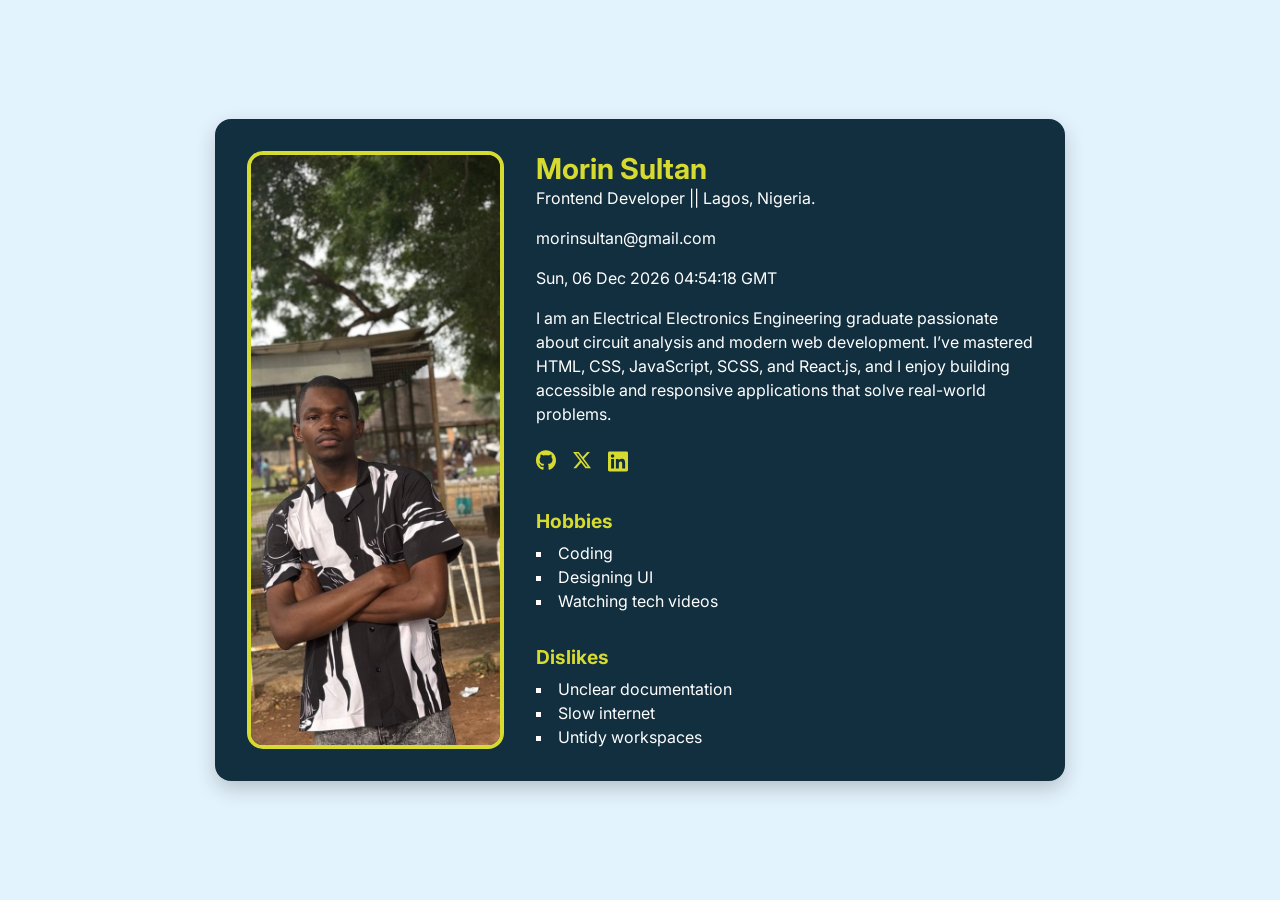
==== index.html @ cf24936f "update" ====
<!DOCTYPE html>
<html lang="en">

<head>
    <meta charset="UTF-8" />
    <meta name="viewport" content="width=device-width, initial-scale=1.0" />
    <link rel="stylesheet" href="./styles.css" />
    <title>Profile Card || HNG13</title>
</head>

<body>
    <main>
        <article class="card" data-testid="test-profile-card">
            <figure class="img">
                <img src="./images/profileimg.jpg" alt="Profile photo of Morin Sultan" data-testid="test-user-avatar" />
            </figure>

            <div class="info">
                <header>
                    <h1 data-testid="test-user-name">Morin Sultan</h1>
                    <p class="role">
                        <span data-testid="jobTitle">Frontend Developer</span>
                        <span class="green" data-testid="currentLocation">
                            || Lagos, Nigeria.
                        </span>
                    </p>
                </header>

                <p class="green" data-testid="emailAddress">morinsultan@gmail.com</p>
                <p class="time" data-testid="test-user-time"></p>

                <p class="summary" data-testid="test-user-bio">
                    I am an Electrical Electronics Engineering graduate passionate about
                    circuit analysis and modern web development. I’ve mastered
                    HTML, CSS, JavaScript, SCSS, and React.js, and I enjoy building
                    accessible and responsive applications that solve real-world
                    problems.
                </p>

                <nav class="socials" data-testid="test-user-social-links">
                    <a href="https://github.com/soulofmo" target="_blank" rel="noopener noreferrer"
                        data-testid="test-user-social-github">
                        <svg xmlns="http://www.w3.org/2000/svg" viewBox="0 0 496 512">
                            <path
                                d="M165.9 397.4c0 2-2.3 3.6-5.2 3.6-3.3 .3-5.6-1.3-5.6-3.6 0-2 2.3-3.6 5.2-3.6 3-.3 5.6 1.3 5.6 3.6zm-31.1-4.5c-.7 2 1.3 4.3 4.3 4.9 2.6 1 5.6 0 6.2-2s-1.3-4.3-4.3-5.2c-2.6-.7-5.5 .3-6.2 2.3zm44.2-1.7c-2.9 .7-4.9 2.6-4.6 4.9 .3 2 2.9 3.3 5.9 2.6 2.9-.7 4.9-2.6 4.6-4.6-.3-1.9-3-3.2-5.9-2.9zM244.8 8C106.1 8 0 113.3 0 252c0 110.9 69.8 205.8 169.5 239.2 12.8 2.3 17.3-5.6 17.3-12.1 0-6.2-.3-40.4-.3-61.4 0 0-70 15-84.7-29.8 0 0-11.4-29.1-27.8-36.6 0 0-22.9-15.7 1.6-15.4 0 0 24.9 2 38.6 25.8 21.9 38.6 58.6 27.5 72.9 20.9 2.3-16 8.8-27.1 16-33.7-55.9-6.2-112.3-14.3-112.3-110.5 0-27.5 7.6-41.3 23.6-58.9-2.6-6.5-11.1-33.3 2.6-67.9 20.9-6.5 69 27 69 27 20-5.6 41.5-8.5 62.8-8.5s42.8 2.9 62.8 8.5c0 0 48.1-33.6 69-27 13.7 34.7 5.2 61.4 2.6 67.9 16 17.7 25.8 31.5 25.8 58.9 0 96.5-58.9 104.2-114.8 110.5 9.2 7.9 17 22.9 17 46.4 0 33.7-.3 75.4-.3 83.6 0 6.5 4.6 14.4 17.3 12.1C428.2 457.8 496 362.9 496 252 496 113.3 383.5 8 244.8 8zM97.2 352.9c-1.3 1-1 3.3 .7 5.2 1.6 1.6 3.9 2.3 5.2 1 1.3-1 1-3.3-.7-5.2-1.6-1.6-3.9-2.3-5.2-1zm-10.8-8.1c-.7 1.3 .3 2.9 2.3 3.9 1.6 1 3.6 .7 4.3-.7 .7-1.3-.3-2.9-2.3-3.9-2-.6-3.6-.3-4.3 .7zm32.4 35.6c-1.6 1.3-1 4.3 1.3 6.2 2.3 2.3 5.2 2.6 6.5 1 1.3-1.3 .7-4.3-1.3-6.2-2.2-2.3-5.2-2.6-6.5-1zm-11.4-14.7c-1.6 1-1.6 3.6 0 5.9 1.6 2.3 4.3 3.3 5.6 2.3 1.6-1.3 1.6-3.9 0-6.2-1.4-2.3-4-3.3-5.6-2z" />
                        </svg>
                    </a>

                    <a href="https://x.com/morin_sultan" target="_blank" rel="noopener noreferrer"
                        data-testid="test-user-social-twitter">
                        <svg xmlns="http://www.w3.org/2000/svg"
                            viewBox="0 0 512 512"><!--!Font Awesome Free 6.7.2 by @fontawesome - https://fontawesome.com License - https://fontawesome.com/license/free Copyright 2025 Fonticons, Inc.-->
                            <path
                                d="M389.2 48h70.6L305.6 224.2 487 464H345L233.7 318.6 106.5 464H35.8L200.7 275.5 26.8 48H172.4L272.9 180.9 389.2 48zM364.4 421.8h39.1L151.1 88h-42L364.4 421.8z" />
                        </svg>
                    </a>

                    <a href="https://www.linkedin.com/in/sultan-morin/" target="_blank" rel="noopener noreferrer"
                        data-testid="test-user-social-linkedin">
                        <svg xmlns="http://www.w3.org/2000/svg"
                            viewBox="0 0 448 512"><!--!Font Awesome Free 6.7.2 by @fontawesome - https://fontawesome.com License - https://fontawesome.com/license/free Copyright 2025 Fonticons, Inc.-->
                            <path
                                d="M416 32H31.9C14.3 32 0 46.5 0 64.3v383.4C0 465.5 14.3 480 31.9 480H416c17.6 0 32-14.5 32-32.3V64.3c0-17.8-14.4-32.3-32-32.3zM135.4 416H69V202.2h66.5V416zm-33.2-243c-21.3 0-38.5-17.3-38.5-38.5S80.9 96 102.2 96c21.2 0 38.5 17.3 38.5 38.5 0 21.3-17.2 38.5-38.5 38.5zm282.1 243h-66.4V312c0-24.8-.5-56.7-34.5-56.7-34.6 0-39.9 27-39.9 54.9V416h-66.4V202.2h63.7v29.2h.9c8.9-16.8 30.6-34.5 62.9-34.5 67.2 0 79.7 44.3 79.7 101.9V416z" />
                        </svg>
                    </a>
                </nav>

                <section class="list-section">
                    <h2>Hobbies</h2>
                    <ul data-testid="test-user-hobbies">
                        <li>Coding</li>
                        <li>Designing UI</li>
                        <li>Watching tech videos</li>
                    </ul>
                </section>

                <section class="list-section">
                    <h2>Dislikes</h2>
                    <ul data-testid="test-user-dislikes">
                        <li>Unclear documentation</li>
                        <li>Slow internet</li>
                        <li>Untidy workspaces</li>
                    </ul>
                </section>
            </div>
        </article>
    </main>

    <script src="./main.js"></script>
</body>

</html>
---- styles.css ----
@import url("https://fonts.googleapis.com/css2?family=Inter:wght@400;700&display=swap");

/* Reset */
*,
*::before,
*::after {
  box-sizing: border-box;
  margin: 0;
  padding: 0;
}

:root {
  --primary-bg: hsl(202, 86%, 94%);
  --card-bg: hsl(202, 55%, 16%);
  --accent: hsl(61, 70%, 52%);
  --text-light: hsl(203, 41%, 72%);
  --white: hsl(0, 0%, 100%);
}

body {
  background-color: var(--primary-bg);
  font-family: "Inter", system-ui, sans-serif;
  color: var(--text-light);
  font-size: 16px;
  min-height: 100vh;
  display: flex;
  justify-content: center;
  align-items: center;
  padding: 2rem;
}

.card {
  display: flex;
  flex-direction: row;
  gap: 2rem;
  background-color: var(--card-bg);
  border-radius: 1rem;
  padding: 2rem;
  max-width: 850px;
  box-shadow: 0 8px 20px rgba(0, 0, 0, 0.2);
  color: var(--white);
}

.img {
  flex: 1;
  border: 4px solid var(--accent);
  border-radius: 1rem;
  overflow: hidden;
}

.img img {
  width: 100%;
  height: 100%;
  object-fit: cover;
}

.info {
  flex: 2;
  display: flex;
  flex-direction: column;
  gap: 1rem;
}

h1 {
  color: var(--accent);
  font-size: 1.8rem;
}

p {
  line-height: 1.5;
}

.socials {
  display: flex;
  gap: 1rem;
  margin-top: 0.5rem;
}

.socials a svg {
  width: 20px;
  fill: var(--accent);
  transition: transform 0.2s, fill 0.2s;
}

.socials a:hover svg,
.socials a:focus svg {
  fill: var(--white);
  transform: scale(1.1);
}

.list-section {
  margin-top: 1rem;
}

.list-section h2 {
  color: var(--accent);
  font-size: 1.2rem;
  margin-bottom: 0.5rem;
}

ul {
  list-style: inside square;
  line-height: 1.5;
}

@media (max-width: 768px) {
  .card {
    flex-direction: column;
    text-align: center;
  }

  .img {
    margin: 0 auto;
    width: 80%;
  }

  .socials {
    justify-content: center;
  }
}
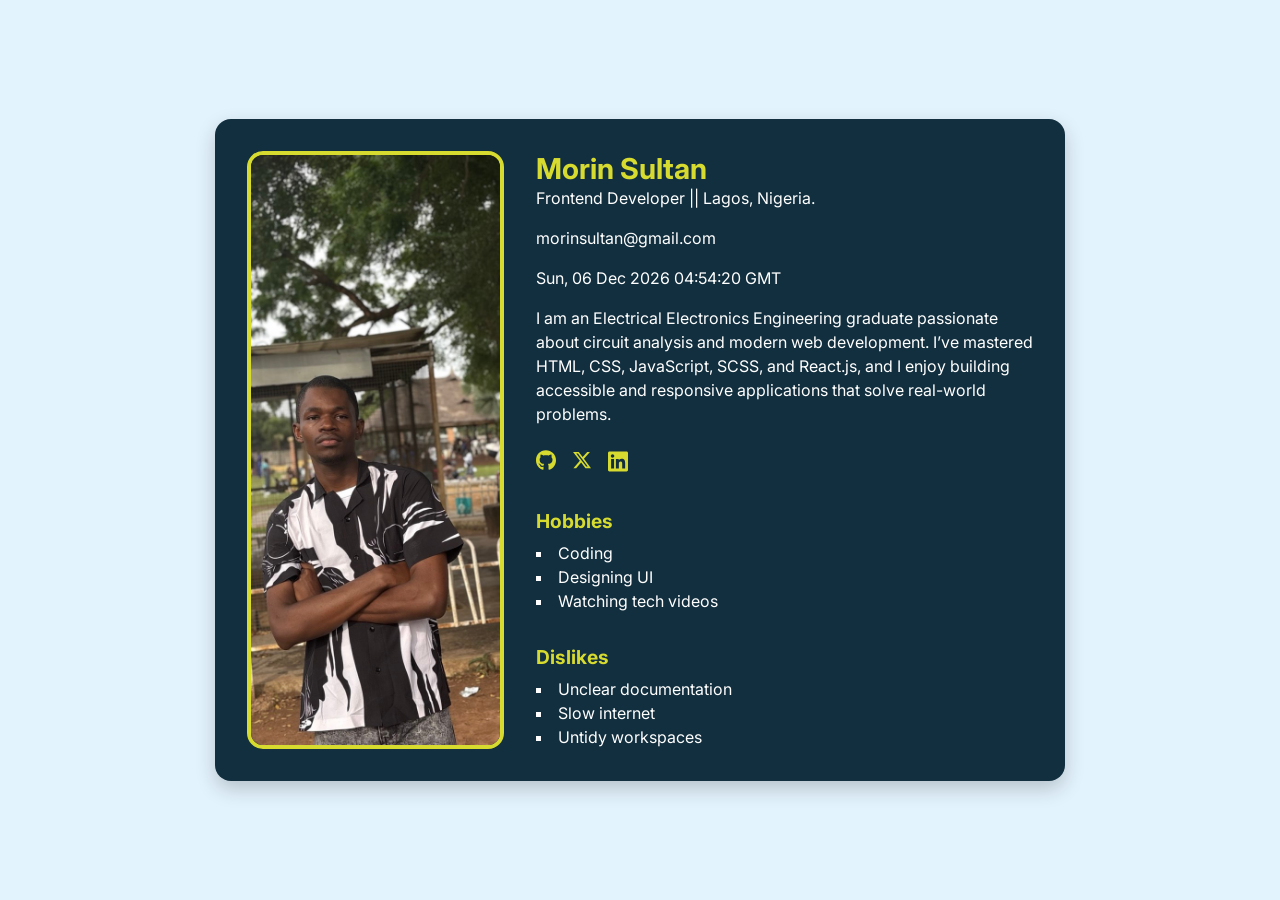
==== commit 288c1dd8: "styles" ====
--- a/index.html
+++ b/index.html
@@ -19,7 +19,7 @@
                 <header>
                     <h1 data-testid="test-user-name">Morin Sultan</h1>
                     <p class="role">
-                        <span data-testid="jobTitle">Frontend Developer</span>
+                        <span data-testid="">Frontend Developer</span>
                         <span class="green" data-testid="currentLocation">
                             || Lagos, Nigeria.
                         </span>
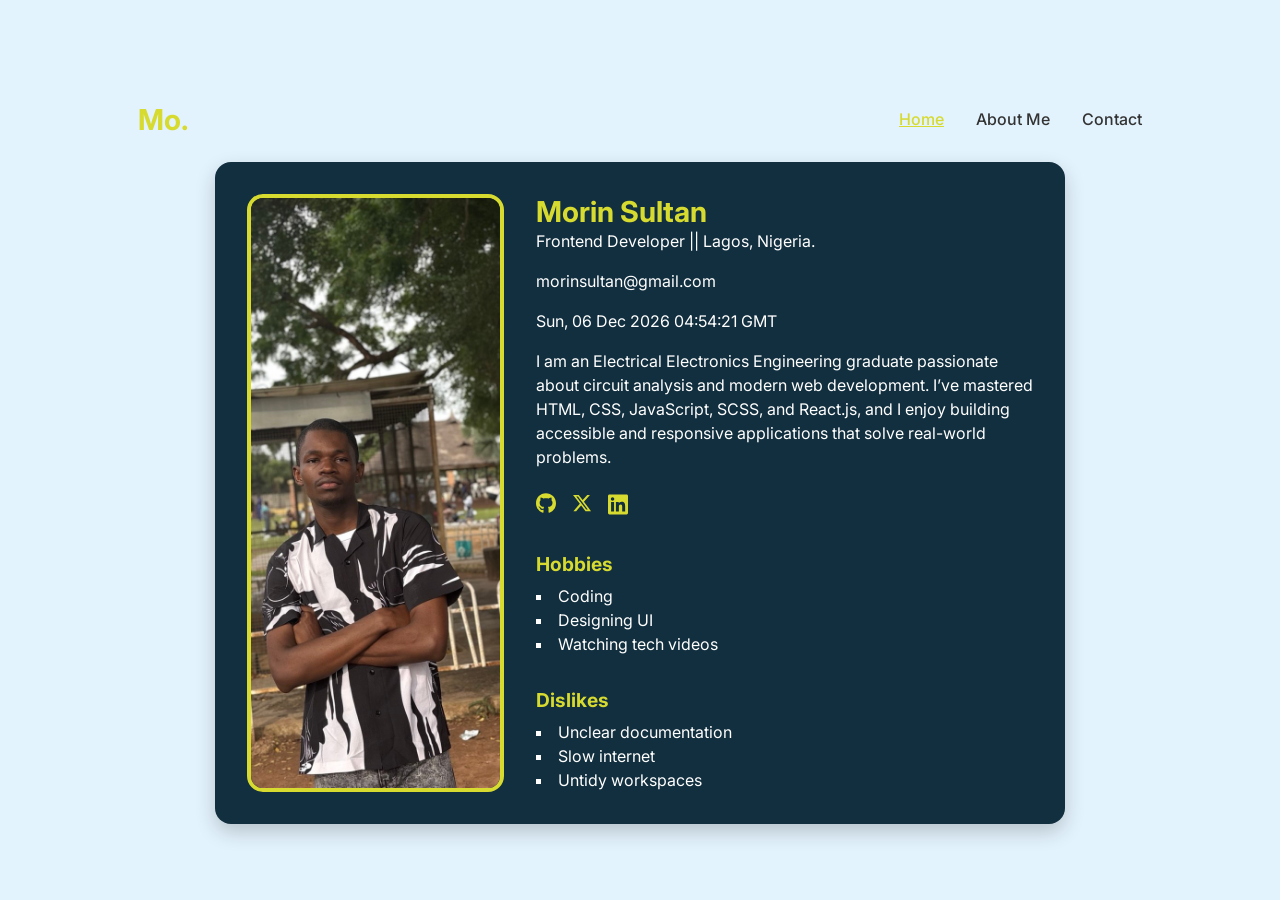
==== commit 8521b1cb: "update" ====
--- a/index.html
+++ b/index.html
@@ -4,11 +4,27 @@
 <head>
     <meta charset="UTF-8" />
     <meta name="viewport" content="width=device-width, initial-scale=1.0" />
-    <link rel="stylesheet" href="./styles.css" />
+    <link rel="stylesheet" href="./index.css" />
     <title>Profile Card || HNG13</title>
 </head>
 
 <body>
+    <header>
+        <nav class="nav">
+            <h1 class="logo" data-testid="test-logo">Mo.</h1>
+            <ul class="nav__links">
+                <li><a href="index.html" aria-current="page">Home</a></li>
+                <li><a href="./aboutPage/about.html">About Me</a></li>
+                <li><a href="./contactPage/contactForm.html">Contact</a></li>
+            </ul>
+
+            <button class="menu-btn" aria-label="menu-btn">
+                <svg xmlns="http://www.w3.org/2000/svg" width="18" height="15">
+                    <path fill="#242A45" fill-rule="evenodd" d="M0 0h18v3H0V0zm0 6h18v3H0V6zm0 6h18v3H0v-3z"></path>
+                </svg>
+            </button>
+        </nav>
+    </header>
     <main>
         <article class="card" data-testid="test-profile-card">
             <figure class="img">
@@ -84,6 +100,21 @@
                 </section>
             </div>
         </article>
+
+        <!-- Overlay-->
+        <!-- <div class="overlay">
+            <div class="logo">
+                <nav class="nav">
+                    <h1 class="logo" data-testid="test-logo">Mo.</h1>
+                    <ul class="nav__links">
+                        <li><a href="index.html" aria-current="page">Home</a></li>
+                        <li><a href="./aboutPage/about.html">About Me</a></li>
+                        <li><a href="./contactPage/contactForm.html">Contact</a></li>
+                    </ul>
+                </nav>
+            </div>
+        </div> -->
+        <!-- End of Overlay -->
     </main>
 
     <script src="./main.js"></script>
--- a/index.css
+++ b/index.css
@@ -0,0 +1,169 @@
+@import url("https://fonts.googleapis.com/css2?family=Inter:wght@400;700&display=swap");
+
+/* Reset */
+*,
+*::before,
+*::after {
+  box-sizing: border-box;
+  margin: 0;
+  padding: 0;
+}
+
+:root {
+  --primary-bg: hsl(202, 86%, 94%);
+  --card-bg: hsl(202, 55%, 16%);
+  --accent: hsl(61, 70%, 52%);
+  --text-light: hsl(203, 41%, 72%);
+  --white: hsl(0, 0%, 100%);
+  --error: hsl(0, 90%, 65%);
+  --success: hsl(120, 60%, 45%);
+}
+
+body {
+  background-color: var(--primary-bg);
+  font-family: "Inter", system-ui, sans-serif;
+  color: var(--text-light);
+  font-size: 16px;
+  min-height: 100vh;
+  display: flex;
+  flex-direction: column;
+  justify-content: center;
+  align-items: center;
+  padding: 2rem;
+}
+
+header {
+  width: 100%;
+}
+
+.nav {
+  display: flex;
+  justify-content: space-between;
+  align-items: center;
+  padding: 1.6rem 3rem;
+  max-width: 1100px;
+  margin: 0 auto;
+}
+
+.menu-btn {
+  cursor: pointer;
+  display: none;
+}
+.nav__links {
+  list-style: none;
+  display: flex;
+  gap: 2rem;
+}
+
+.nav__links a {
+  text-decoration: none;
+  color: #333;
+  font-weight: 500;
+  transition: color 0.3s;
+}
+
+.nav__links a:hover,
+.nav__links a[aria-current="page"] {
+  color: var(--accent);
+  text-decoration: underline;
+}
+
+.card {
+  display: flex;
+  flex-direction: row;
+  gap: 2rem;
+  background-color: var(--card-bg);
+  border-radius: 1rem;
+  padding: 2rem;
+  max-width: 850px;
+  box-shadow: 0 8px 20px rgba(0, 0, 0, 0.2);
+  color: var(--white);
+}
+
+.img {
+  flex: 1;
+  border: 4px solid var(--accent);
+  border-radius: 1rem;
+  overflow: hidden;
+}
+
+.img img {
+  width: 100%;
+  height: 100%;
+  object-fit: cover;
+}
+
+.info {
+  flex: 2;
+  display: flex;
+  flex-direction: column;
+  gap: 1rem;
+}
+
+h1 {
+  color: var(--accent);
+  font-size: 1.8rem;
+}
+
+p {
+  line-height: 1.5;
+}
+
+.socials {
+  display: flex;
+  gap: 1rem;
+  margin-top: 0.5rem;
+}
+
+.socials a svg {
+  width: 20px;
+  fill: var(--accent);
+  transition: transform 0.2s, fill 0.2s;
+}
+
+.socials a:hover svg,
+.socials a:focus svg {
+  fill: var(--white);
+  transform: scale(1.1);
+}
+
+.list-section {
+  margin-top: 1rem;
+}
+
+.list-section h2 {
+  color: var(--accent);
+  font-size: 1.2rem;
+  margin-bottom: 0.5rem;
+}
+
+ul {
+  list-style: inside square;
+  line-height: 1.5;
+}
+
+@media (max-width: 768px) {
+  .card {
+    flex-direction: column;
+    text-align: center;
+  }
+
+  .img {
+    margin: 0 auto;
+    width: 80%;
+  }
+
+  .socials {
+    justify-content: center;
+  }
+}
+
+@media (max-width: 426px) {
+  .nav__links {
+    display: none;
+  }
+
+  .menu-btn {
+    display: block;
+  }
+}
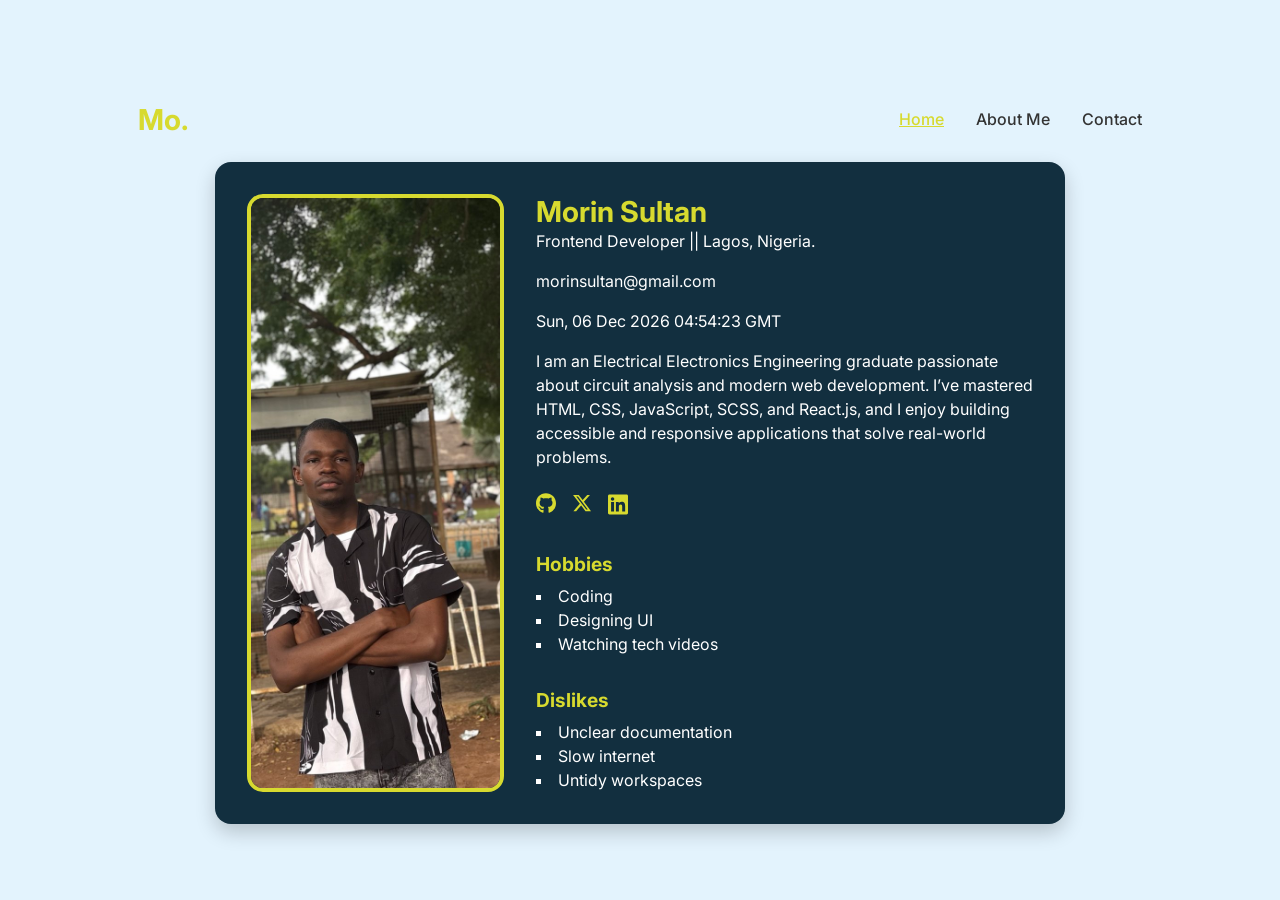
==== commit b2e5483f: "feat: add form validation for the contact page" ====
--- a/index.html
+++ b/index.html
@@ -17,12 +17,6 @@
                 <li><a href="./aboutPage/about.html">About Me</a></li>
                 <li><a href="./contactPage/contactForm.html">Contact</a></li>
             </ul>
-
-            <button class="menu-btn" aria-label="menu-btn">
-                <svg xmlns="http://www.w3.org/2000/svg" width="18" height="15">
-                    <path fill="#242A45" fill-rule="evenodd" d="M0 0h18v3H0V0zm0 6h18v3H0V6zm0 6h18v3H0v-3z"></path>
-                </svg>
-            </button>
         </nav>
     </header>
     <main>
@@ -100,21 +94,6 @@
                 </section>
             </div>
         </article>
-
-        <!-- Overlay-->
-        <!-- <div class="overlay">
-            <div class="logo">
-                <nav class="nav">
-                    <h1 class="logo" data-testid="test-logo">Mo.</h1>
-                    <ul class="nav__links">
-                        <li><a href="index.html" aria-current="page">Home</a></li>
-                        <li><a href="./aboutPage/about.html">About Me</a></li>
-                        <li><a href="./contactPage/contactForm.html">Contact</a></li>
-                    </ul>
-                </nav>
-            </div>
-        </div> -->
-        <!-- End of Overlay -->
     </main>
 
     <script src="./main.js"></script>
--- a/index.css
+++ b/index.css
@@ -159,11 +159,8 @@
 }
 
 @media (max-width: 426px) {
-  .nav__links {
-    display: none;
-  }
-
-  .menu-btn {
-    display: block;
+  header .nav {
+    flex-direction: column;
+    gap: 1rem;
   }
 }
